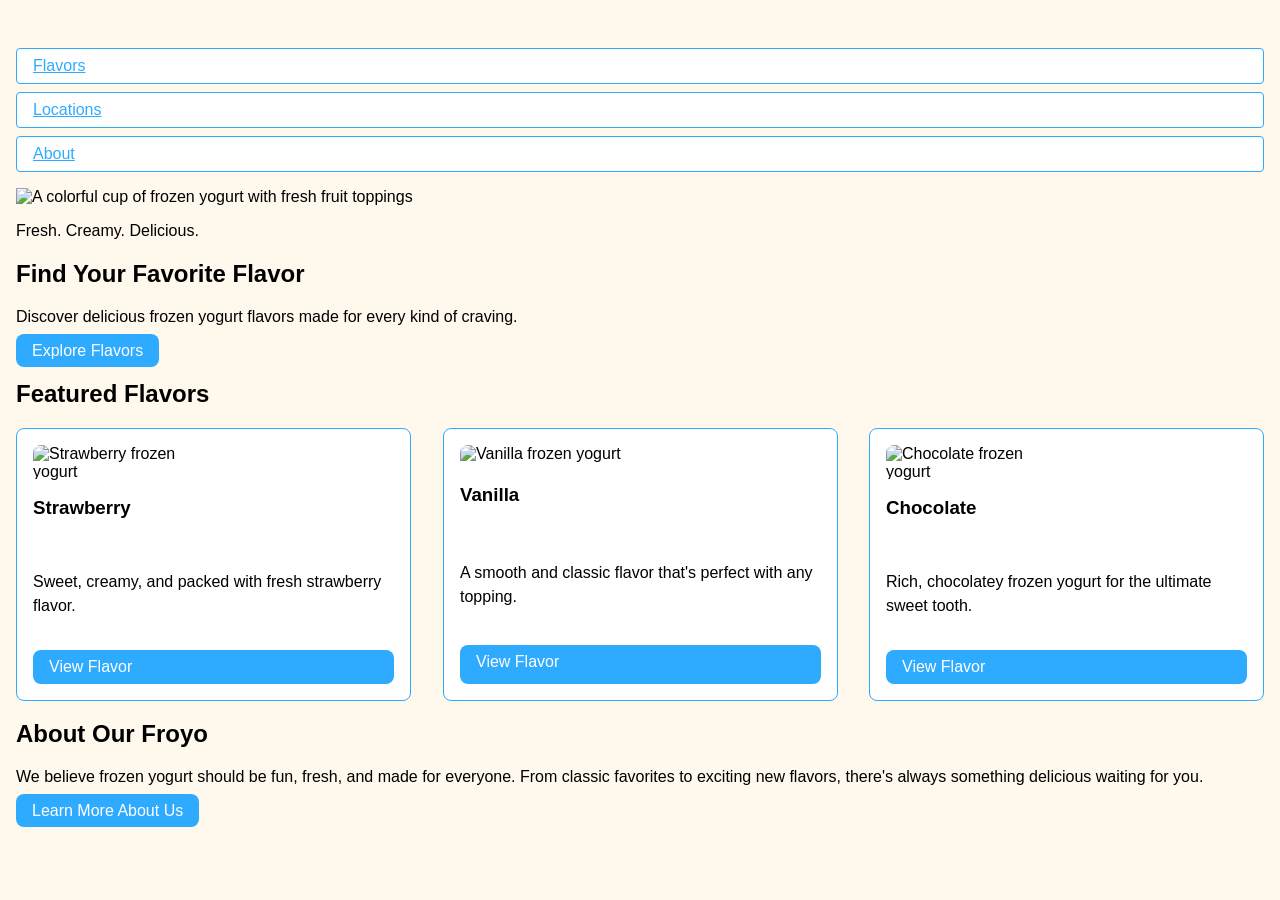
==== index.html @ 12873881 "initial commit" ====
<!DOCTYPE html>
<html lang="en"></html>
<head>
    <meta charset="UTF-8">
    <link rel="stylesheet" href="styles.css">
</head>
<body>
    <header>
        <nav>
            <ul class="nav-list">
                <li><a href="#">Flavors</a></li>
                <li><a href="#">Locations</a></li>
                <li><a href="#">About</a></li>
            </ul>
        </nav>
    </header>
    <main>
        <section class="hero" aria-labelledby="hero-heading">
            <img src="images/hero-froyo.jpg" alt="A colorful cup of frozen yogurt with fresh fruit toppings">
            <div class="hero-content">
                <p>Fresh. Creamy. Delicious.</p>
                <h1 id="hero-heading">Find Your Favorite Flavor</h1>
                <p>
                Discover delicious frozen yogurt flavors made for every kind of craving.
                </p>
                <a href="flavors.html" class="button">Explore Flavors</a>
            </div>


            </section>

            <section class="featured-flavors" aria-labelledby="featured-heading">
            <h2 id="featured-heading">Featured Flavors</h2>

            <div class="card-grid">

                <article class="card flavor-card">
                <img
                    src="images/strawberry.jpg"
                    alt="Strawberry frozen yogurt"
                >
                <h3>Strawberry</h3>
                <p>
                    Sweet, creamy, and packed with fresh strawberry flavor.
                </p>
                <a href="flavors.html#strawberry" class="button">
                    View Flavor
                </a>
                </article>

                <article class="card flavor-card">
                <img
                    src="images/vanilla.jpg"
                    alt="Vanilla frozen yogurt"
                >
                <h3>Vanilla</h3>
                <p>
                    A smooth and classic flavor that's perfect with any topping.
                </p>
                <a href="flavors.html#vanilla" class="button">
                    View Flavor
                </a>
                </article>

                <article class="card flavor-card">
                <img
                    src="images/chocolate.jpg"
                    alt="Chocolate frozen yogurt"
                >
                <h3>Chocolate</h3>
                <p>
                    Rich, chocolatey frozen yogurt for the ultimate sweet tooth.
                </p>
                <a href="flavors.html#chocolate" class="button">
                    View Flavor
                </a>
                </article>

            </div>
            </section>

            <section class="about" aria-labelledby="about-heading">
            <h2 id="about-heading">About Our Froyo</h2>

            <p>
                We believe frozen yogurt should be fun, fresh, and made for everyone.
                From classic favorites to exciting new flavors, there's always
                something delicious waiting for you.
            </p>

            <a href="about.html" class="button">Learn More About Us</a>
            </section>

    </main>
</body>
---- styles.css ----
@layer reset, base, layout, components, utilities, overrides;

@layer reset {
  *,
  *::before,
  *::after {
    box-sizing: border-box;
  }

}

@layer base {
  :root {
    --black: #000;
    --white: #fff;
    --primary: #fff8ec;
    --secondary: #2eabff;
    --tertiary: #05517c;

    --font: Arial, Helvetica, sans-serif;
    --font-size: 1rem;

    --space-1: 0.25rem;
    --space-2: 0.5rem;
    --space-3: 1rem;
    --space-4: 2rem;

    --radius-1: 0.25rem;
    --radius-2: 0.5rem;
    --radius-3: 1rem;

    --focus-color: var(--tertiary);
    --focus-outline: 3px solid var(--focus-color);

    @media (prefers-color-scheme: dark) {
      --primary: #1a1a1a;
      --secondary: #62c2ff;
      --tertiary: #8ed5ff;
      --white: #242424;
      --black: #fff;
    }
  }

  body {
    font-family: var(--font);
    background-color: var(--primary);
    margin: 0;
    padding-block: var(--space-4);
    margin-inline: var(--space-3);
    color: var(--black);
  
    a{
      color: var(--secondary);
    }
    
    a:hover{
      color: var(--tertiary);
    }
  
    a:focus-visible {
      outline: var(--focus-outline);
      outline-offset: 2px;
    }
  
  }

}

@layer layout {
  main {
    .card-grid{
      display: grid;
      grid-template-columns: repeat(auto-fit, minmax(min(100%, 280px), 1fr));
      gap: var(--space-4);
    }
  }
  @media (max-width: 512px) {
    .nav-list {
      display: grid;
      grid-template-columns: 1fr;
    }
  }
}

@layer components {
  .card{
    container-type: inline-size;
    max-width: 400px;
    border: 1px solid var(--secondary);
    border-radius: var(--radius-2);
    padding: var(--space-3);
    background-color: var(--white);
  }

  .flavor-card{
    display: grid;
    gap: var(--space-3);
  }
  
  .flavor-card img{
    width: 100%;
    max-width: 180px;
    height: auto;
    display: block;
    border-radius: var(--radius-2);
  }

  .flavor-card h3{
    margin-top: 0;
  }

  .flavor-card p{
    line-height: 1.5;
  }

  .nav-list{
    list-style: none;
    padding: 0;
    display: flex;
    gap: var(--space-2);
  }

  .nav-list a{
    display: block;
    padding: var(--space-2) var(--space-3);
    border: 1px solid var(--secondary);
    border-radius: var(--radius-1);
    background-color: var(--white);
  }

  .nav-list a:hover, .nav-list a[aria-current="page"]{
    background-color: var(--secondary);
    color: var(--white);
  }

  .interest-form input, .interest-form select{
    margin-bottom: var(--space-2);
    padding: var(--space-2);
    border: 1px solid var(--secondary);
    border-radius: var(--radius-1);
    background-color: var(--white);
    color: var(--black);
  }

  .button{
    background-color: var(--secondary);
    color: var(--white);
    border: none;
    padding: var(--space-2) var(--space-3);
    border-radius: var(--radius-2);
    text-decoration: none;
  }

  .nav-list {
    list-style: none;
    padding: 0;
    display: grid;
    grid-template-columns: repeat(auto-fit, minmax(min(var(--space-4), 100%), fit-content(12rem)));
    gap: var(--space-2);
  }

  @supports(container-type: inline-size) {
    .card {
      container: card / inline-size;
    }
  }
}

@layer utilities {
  .visually-hidden {
    position: absolute;
    inline-size: 1px;
    block-size: 1px;
    overflow: hidden;
    clip: rect(0 0 0 0);
    white-space: nowrap;
    clip-path: inset(50%);
  }

  .text-center {
    text-align: center;
  }

  .mt-2 {
    margin-top: var(--space-2);
  }

  .mb-4 {
    margin-bottom: var(--space-4);
  }
}

@layer overrides {
  #register button{
    background-color: var(--white);
    color: var(--tertiary);
    border: 2px solid var(--tertiary);
    padding: var(--space-2) var(--space-3);
    border-radius: var(--radius-2);
    font-size: var(--font-size);
  }
}

@media print {
  body {
    background-color: var(--white);
    color: var(--black);
  }
  button, .nav-list{
    display: none;
  }
}

@container (min-width: 600px) {
  .flavor-card {
    grid-template-columns: auto 1fr auto;
    align-items: center;
  }
}
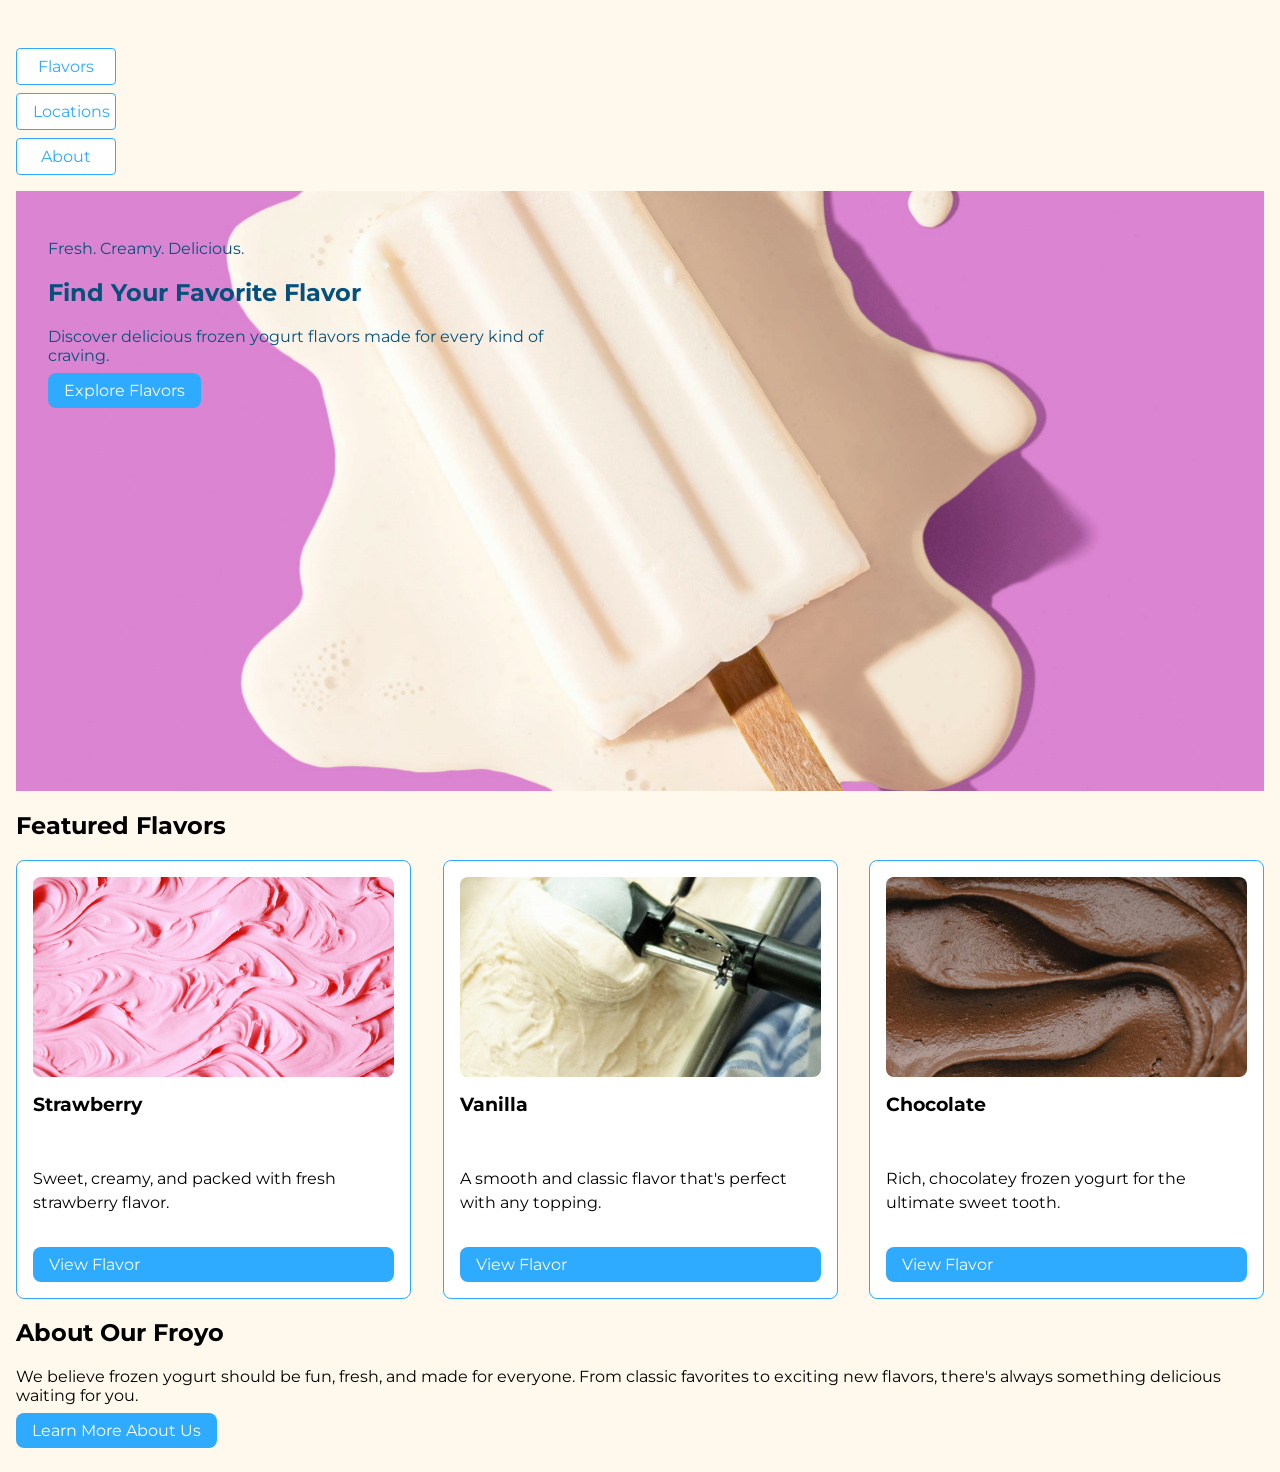
==== commit f6376144: "import assets" ====
--- a/index.html
+++ b/index.html
@@ -1,95 +1,102 @@
 <!DOCTYPE html>
-<html lang="en"></html>
-<head>
-    <meta charset="UTF-8">
-    <link rel="stylesheet" href="styles.css">
-</head>
-<body>
-    <header>
-        <nav>
-            <ul class="nav-list">
-                <li><a href="#">Flavors</a></li>
-                <li><a href="#">Locations</a></li>
-                <li><a href="#">About</a></li>
-            </ul>
-        </nav>
-    </header>
-    <main>
-        <section class="hero" aria-labelledby="hero-heading">
-            <img src="images/hero-froyo.jpg" alt="A colorful cup of frozen yogurt with fresh fruit toppings">
-            <div class="hero-content">
-                <p>Fresh. Creamy. Delicious.</p>
-                <h1 id="hero-heading">Find Your Favorite Flavor</h1>
+<html lang="en">
+    <head>
+        <title>Zoyo Frozen Yogurt</title>
+        <meta charset="UTF-8">
+        <link rel="stylesheet" href="styles.css">
+        
+        <link rel="preconnect" href="https://fonts.googleapis.com">
+        <link rel="preconnect" href="https://fonts.gstatic.com" crossorigin>
+        <link href="https://fonts.googleapis.com/css2?family=Montserrat:ital,wght@0,100..900;1,100..900&display=swap" rel="stylesheet">
+        <!-- Source: Google Fonts, License: SIL Open Font License -->
+    </head>
+    <body>
+        <header>
+            <nav>
+                <ul class="nav-list">
+                    <li><a href="#">Flavors</a></li>
+                    <li><a href="#">Locations</a></li>
+                    <li><a href="#">About</a></li>
+                </ul>
+            </nav>
+        </header>
+        <main>
+            <section class="hero" aria-labelledby="hero-heading">
+                <img src="assets/hero-img.jpg" alt="A decorative image of melting frozen yogurt on a pink background">
+                <!-- Art direction is not needed because the hero image is appropriate for all screen sizes -->
+                <div class="hero-content">
+                    <p>Fresh. Creamy. Delicious.</p>
+                    <h1 id="hero-heading">Find Your Favorite Flavor</h1>
+                    <p>
+                        Discover delicious frozen yogurt flavors made for every kind of craving.
+                    </p>
+                    <a href="flavors.html" class="button">Explore Flavors</a>
+                </div>
+                
+                
+            </section>
+            
+            <section class="featured-flavors" aria-labelledby="featured-heading">
+                <h2 id="featured-heading">Featured Flavors</h2>
+                
+                <div class="card-grid">
+                    
+                    <article class="card flavor-card">
+                        <img
+                        src="assets/strawberry.jpg"
+                        alt="Strawberry frozen yogurt"
+                        >
+                        <h3>Strawberry</h3>
+                        <p>
+                            Sweet, creamy, and packed with fresh strawberry flavor.
+                        </p>
+                        <a href="flavors.html#strawberry" class="button">
+                            View Flavor
+                        </a>
+                    </article>
+                    
+                    <article class="card flavor-card">
+                        <img
+                        src="assets/vanilla.jpg"
+                        alt="Vanilla frozen yogurt"
+                        >
+                        <h3>Vanilla</h3>
+                        <p>
+                            A smooth and classic flavor that's perfect with any topping.
+                        </p>
+                        <a href="flavors.html#vanilla" class="button">
+                            View Flavor
+                        </a>
+                    </article>
+                    
+                    <article class="card flavor-card">
+                        <img
+                        src="assets/chocolate.jpg"
+                        alt="Chocolate frozen yogurt"
+                        >
+                        <h3>Chocolate</h3>
+                        <p>
+                            Rich, chocolatey frozen yogurt for the ultimate sweet tooth.
+                        </p>
+                        <a href="flavors.html#chocolate" class="button">
+                            View Flavor
+                        </a>
+                    </article>
+                    
+                </div>
+            </section>
+            
+            <section class="about" aria-labelledby="about-heading">
+                <h2 id="about-heading">About Our Froyo</h2>
+                
                 <p>
-                Discover delicious frozen yogurt flavors made for every kind of craving.
+                    We believe frozen yogurt should be fun, fresh, and made for everyone.
+                    From classic favorites to exciting new flavors, there's always
+                    something delicious waiting for you.
                 </p>
-                <a href="flavors.html" class="button">Explore Flavors</a>
-            </div>
-
-
+            
+                <a href="about.html" class="button">Learn More About Us</a>
             </section>
-
-            <section class="featured-flavors" aria-labelledby="featured-heading">
-            <h2 id="featured-heading">Featured Flavors</h2>
-
-            <div class="card-grid">
-
-                <article class="card flavor-card">
-                <img
-                    src="images/strawberry.jpg"
-                    alt="Strawberry frozen yogurt"
-                >
-                <h3>Strawberry</h3>
-                <p>
-                    Sweet, creamy, and packed with fresh strawberry flavor.
-                </p>
-                <a href="flavors.html#strawberry" class="button">
-                    View Flavor
-                </a>
-                </article>
-
-                <article class="card flavor-card">
-                <img
-                    src="images/vanilla.jpg"
-                    alt="Vanilla frozen yogurt"
-                >
-                <h3>Vanilla</h3>
-                <p>
-                    A smooth and classic flavor that's perfect with any topping.
-                </p>
-                <a href="flavors.html#vanilla" class="button">
-                    View Flavor
-                </a>
-                </article>
-
-                <article class="card flavor-card">
-                <img
-                    src="images/chocolate.jpg"
-                    alt="Chocolate frozen yogurt"
-                >
-                <h3>Chocolate</h3>
-                <p>
-                    Rich, chocolatey frozen yogurt for the ultimate sweet tooth.
-                </p>
-                <a href="flavors.html#chocolate" class="button">
-                    View Flavor
-                </a>
-                </article>
-
-            </div>
-            </section>
-
-            <section class="about" aria-labelledby="about-heading">
-            <h2 id="about-heading">About Our Froyo</h2>
-
-            <p>
-                We believe frozen yogurt should be fun, fresh, and made for everyone.
-                From classic favorites to exciting new flavors, there's always
-                something delicious waiting for you.
-            </p>
-
-            <a href="about.html" class="button">Learn More About Us</a>
-            </section>
-
-    </main>
-</body>
+        </main>
+    </body>
+</html>    
--- a/styles.css
+++ b/styles.css
@@ -17,7 +17,7 @@
     --secondary: #2eabff;
     --tertiary: #05517c;
 
-    --font: Arial, Helvetica, sans-serif;
+    --font: "Montserrat", Arial, Helvetica, sans-serif;
     --font-size: 1rem;
 
     --space-1: 0.25rem;
@@ -67,6 +67,9 @@
 }
 
 @layer layout {
+  header a {
+    text-decoration: none;
+  }
   main {
     .card-grid{
       display: grid;
@@ -74,6 +77,29 @@
       gap: var(--space-4);
     }
   }
+
+  .hero{
+    position: relative;
+    min-height: 600px;
+    overflow: hidden;
+    color: #05517c;
+  }
+
+  .hero img{
+    position: absolute;
+    inset: 0;
+    width: 100%;
+    height: 100%;
+    object-fit: cover;
+    z-index: -1;
+  }
+
+  .hero-content{
+    position: relative;
+    padding: var(--space-4);
+    max-width: 600px;
+  }
+
   @media (max-width: 512px) {
     .nav-list {
       display: grid;
@@ -99,7 +125,8 @@
   
   .flavor-card img{
     width: 100%;
-    max-width: 180px;
+    max-height: 200px;
+    object-fit: cover;
     height: auto;
     display: block;
     border-radius: var(--radius-2);
@@ -108,7 +135,7 @@
   .flavor-card h3{
     margin-top: 0;
   }
-
+  
   .flavor-card p{
     line-height: 1.5;
   }
@@ -126,6 +153,8 @@
     border: 1px solid var(--secondary);
     border-radius: var(--radius-1);
     background-color: var(--white);
+    width: 100px;
+    text-align: center;
   }
 
   .nav-list a:hover, .nav-list a[aria-current="page"]{
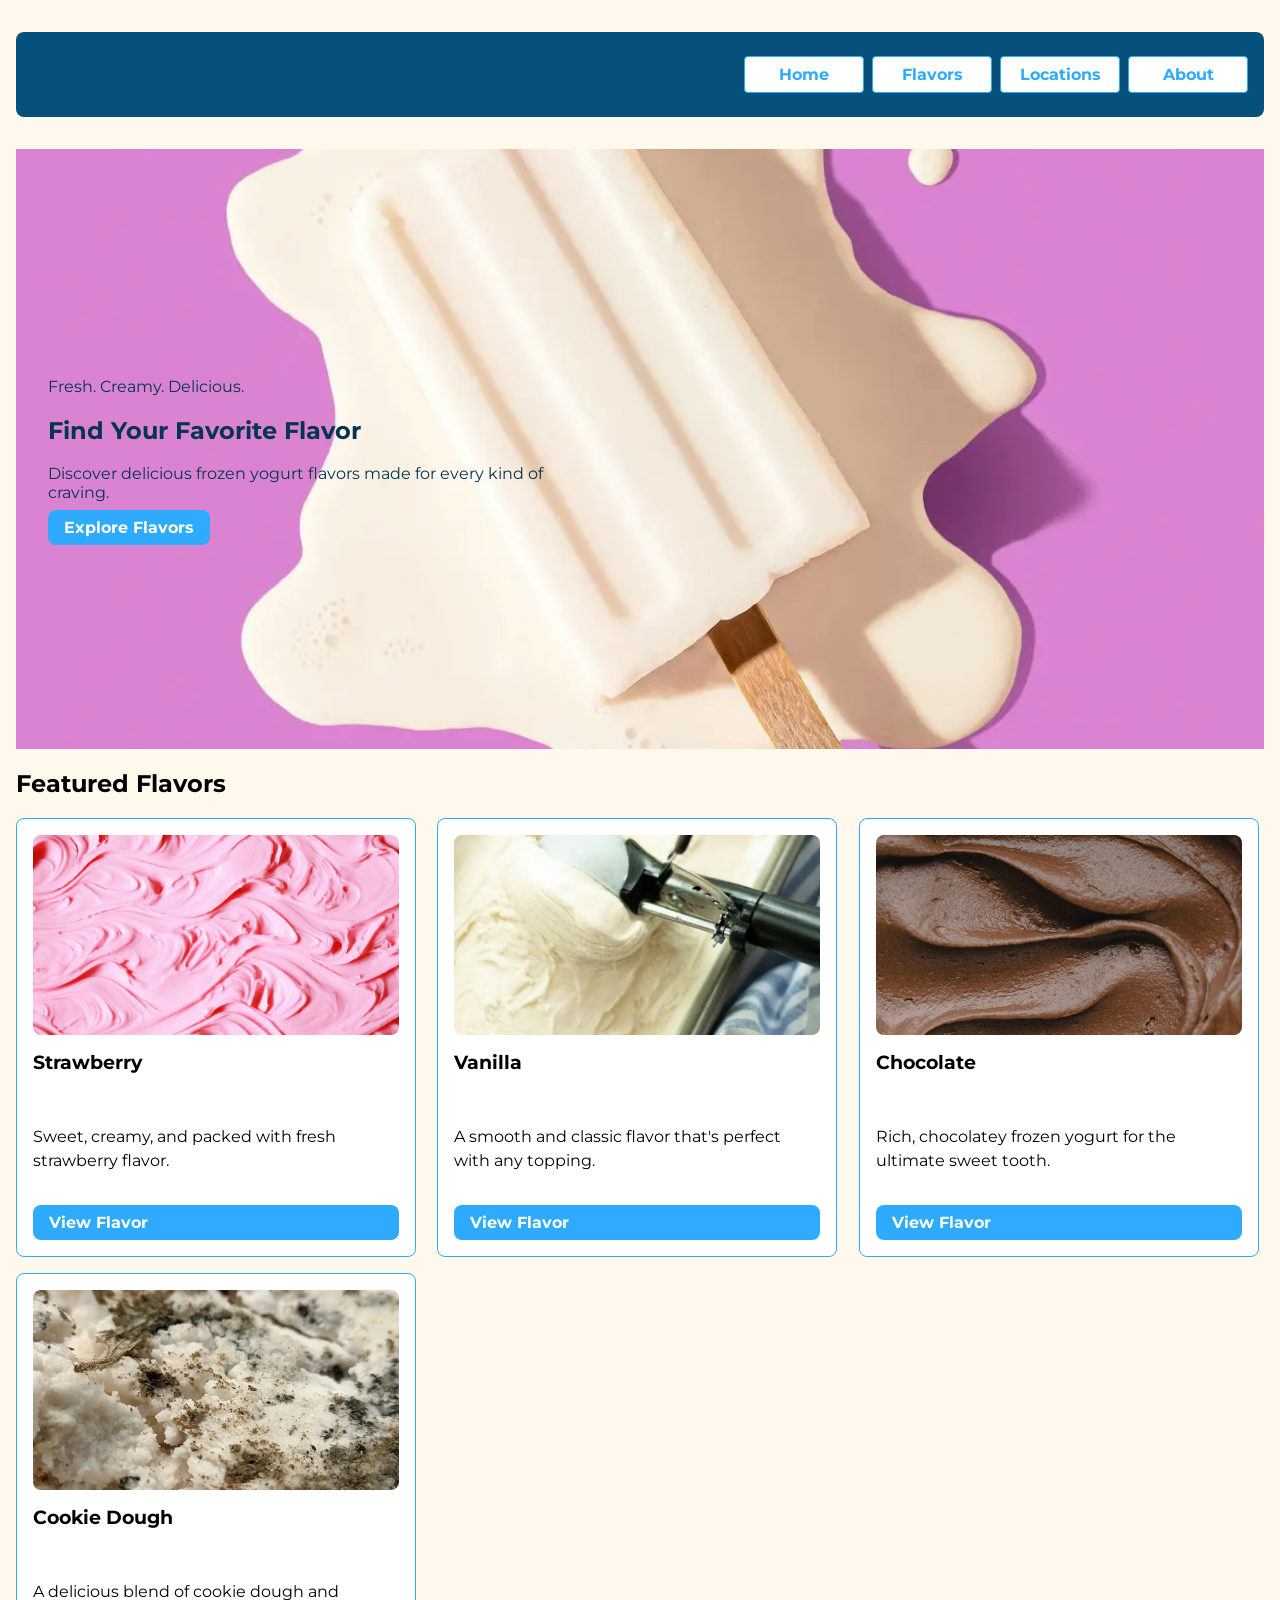
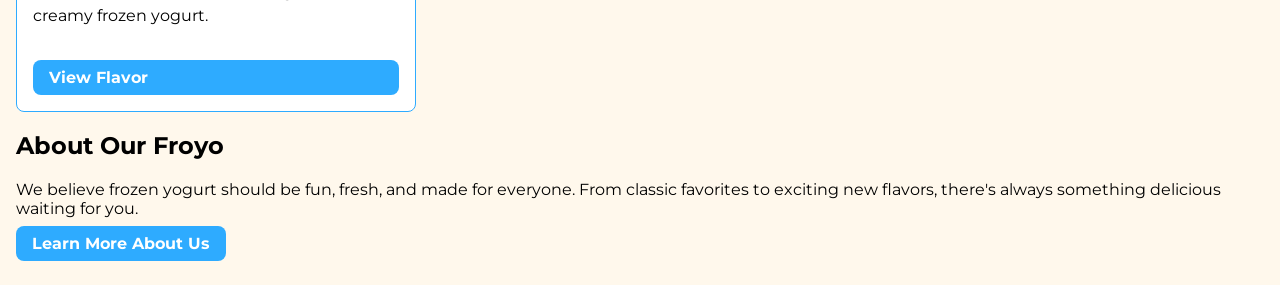
==== commit 32177c61: "Pages added, accessibility updates" ====
--- a/index.html
+++ b/index.html
@@ -1,9 +1,16 @@
 <!DOCTYPE html>
 <html lang="en">
     <head>
-        <title>Zoyo Frozen Yogurt</title>
+        <title>Frozen Yogurt</title>
         <meta charset="UTF-8">
+        <meta property="og:title" content="Frozen Yogurt">
+        <meta property="og:description" content="Discover delicious frozen yogurt flavors made for every you.">
+        <meta property="og:image" content="assets/hero-img.jpg">
+        <meta property="og:url" content="https://zjwebbasu.github.io/capstone/">
+        <meta property="og:type" content="website">
+
         <link rel="stylesheet" href="styles.css">
+        <link rel="canonical" href="https://www.example.com">
         
         <link rel="preconnect" href="https://fonts.googleapis.com">
         <link rel="preconnect" href="https://fonts.gstatic.com" crossorigin>
@@ -14,15 +21,16 @@
         <header>
             <nav>
                 <ul class="nav-list">
-                    <li><a href="#">Flavors</a></li>
-                    <li><a href="#">Locations</a></li>
-                    <li><a href="#">About</a></li>
+                    <li><a href="index.html">Home</a></li>
+                    <li><a href="flavors.html">Flavors</a></li>
+                    <li><a href="locations.html">Locations</a></li>
+                    <li><a href="about.html">About</a></li>
                 </ul>
             </nav>
         </header>
         <main>
             <section class="hero" aria-labelledby="hero-heading">
-                <img src="assets/hero-img.jpg" alt="A decorative image of melting frozen yogurt on a pink background">
+                <img src="assets/hero-img.webp" alt="A decorative image of melting frozen yogurt on a pink background">
                 <!-- Art direction is not needed because the hero image is appropriate for all screen sizes -->
                 <div class="hero-content">
                     <p>Fresh. Creamy. Delicious.</p>
@@ -32,69 +40,70 @@
                     </p>
                     <a href="flavors.html" class="button">Explore Flavors</a>
                 </div>
-                
-                
             </section>
-            
             <section class="featured-flavors" aria-labelledby="featured-heading">
                 <h2 id="featured-heading">Featured Flavors</h2>
-                
                 <div class="card-grid">
-                    
                     <article class="card flavor-card">
                         <img
-                        src="assets/strawberry.jpg"
+                        src="assets/strawberry.webp"
                         alt="Strawberry frozen yogurt"
                         >
                         <h3>Strawberry</h3>
                         <p>
                             Sweet, creamy, and packed with fresh strawberry flavor.
                         </p>
-                        <a href="flavors.html#strawberry" class="button">
+                        <a href="#" class="button">
                             View Flavor
                         </a>
                     </article>
-                    
                     <article class="card flavor-card">
                         <img
-                        src="assets/vanilla.jpg"
+                        src="assets/vanilla.webp"
                         alt="Vanilla frozen yogurt"
                         >
                         <h3>Vanilla</h3>
                         <p>
                             A smooth and classic flavor that's perfect with any topping.
                         </p>
-                        <a href="flavors.html#vanilla" class="button">
+                        <a href="#" class="button">
                             View Flavor
                         </a>
                     </article>
-                    
                     <article class="card flavor-card">
                         <img
-                        src="assets/chocolate.jpg"
+                        src="assets/chocolate.webp"
                         alt="Chocolate frozen yogurt"
                         >
                         <h3>Chocolate</h3>
                         <p>
                             Rich, chocolatey frozen yogurt for the ultimate sweet tooth.
                         </p>
-                        <a href="flavors.html#chocolate" class="button">
+                        <a href="#" class="button">
                             View Flavor
                         </a>
                     </article>
-                    
+                    <article class="card flavor-card">
+                        <img
+                        src="assets/cookie-dough.webp"
+                        alt="Cookie Dough frozen yogurt"
+                        >
+                        <h3>Cookie Dough</h3>
+                        <p>
+                            A delicious blend of cookie dough and creamy frozen yogurt.
+                        </p>
+                        <a href="#" class="button">
+                            View Flavor
+                        </a>
                 </div>
             </section>
-            
             <section class="about" aria-labelledby="about-heading">
                 <h2 id="about-heading">About Our Froyo</h2>
-                
                 <p>
                     We believe frozen yogurt should be fun, fresh, and made for everyone.
                     From classic favorites to exciting new flavors, there's always
                     something delicious waiting for you.
                 </p>
-            
                 <a href="about.html" class="button">Learn More About Us</a>
             </section>
         </main>
--- a/styles.css
+++ b/styles.css
@@ -48,9 +48,17 @@
     padding-block: var(--space-4);
     margin-inline: var(--space-3);
     color: var(--black);
+
+    header{
+      margin-bottom: var(--space-4);
+      background-color: var(--tertiary);
+      padding: var(--space-2) var(--space-3);
+      border-radius: var(--radius-2);
+    }
   
     a{
       color: var(--secondary);
+      font-weight: bold;
     }
     
     a:hover{
@@ -70,11 +78,12 @@
   header a {
     text-decoration: none;
   }
+  
   main {
     .card-grid{
       display: grid;
-      grid-template-columns: repeat(auto-fit, minmax(min(100%, 280px), 1fr));
-      gap: var(--space-4);
+      grid-template-columns: repeat(auto-fit, minmax(min(100%, 320px), 1fr));
+      gap: var(--space-3);
     }
   }
 
@@ -82,7 +91,9 @@
     position: relative;
     min-height: 600px;
     overflow: hidden;
-    color: #05517c;
+    color: #043450;
+    display: flex;
+    align-items: center;
   }
 
   .hero img{
@@ -100,6 +111,22 @@
     max-width: 600px;
   }
 
+
+  .location-card h2{
+    margin-top: 0;
+  }
+
+  @media(max-width: 768px){
+    .hero{
+      min-height: 400px;
+    }
+
+    .hero-content{
+      padding: var(--space-3);
+      max-width: 500px;
+    }
+  }
+
   @media (max-width: 512px) {
     .nav-list {
       display: grid;
@@ -144,6 +171,7 @@
     list-style: none;
     padding: 0;
     display: flex;
+    justify-content: end;
     gap: var(--space-2);
   }
 
@@ -153,7 +181,7 @@
     border: 1px solid var(--secondary);
     border-radius: var(--radius-1);
     background-color: var(--white);
-    width: 100px;
+    width: 120px;
     text-align: center;
   }
 
@@ -183,9 +211,12 @@
   .nav-list {
     list-style: none;
     padding: 0;
-    display: grid;
-    grid-template-columns: repeat(auto-fit, minmax(min(var(--space-4), 100%), fit-content(12rem)));
     gap: var(--space-2);
+  }
+
+  .locations h3 {
+    color: var(--secondary);
+    font-size: 1.75rem;
   }
 
   @supports(container-type: inline-size) {
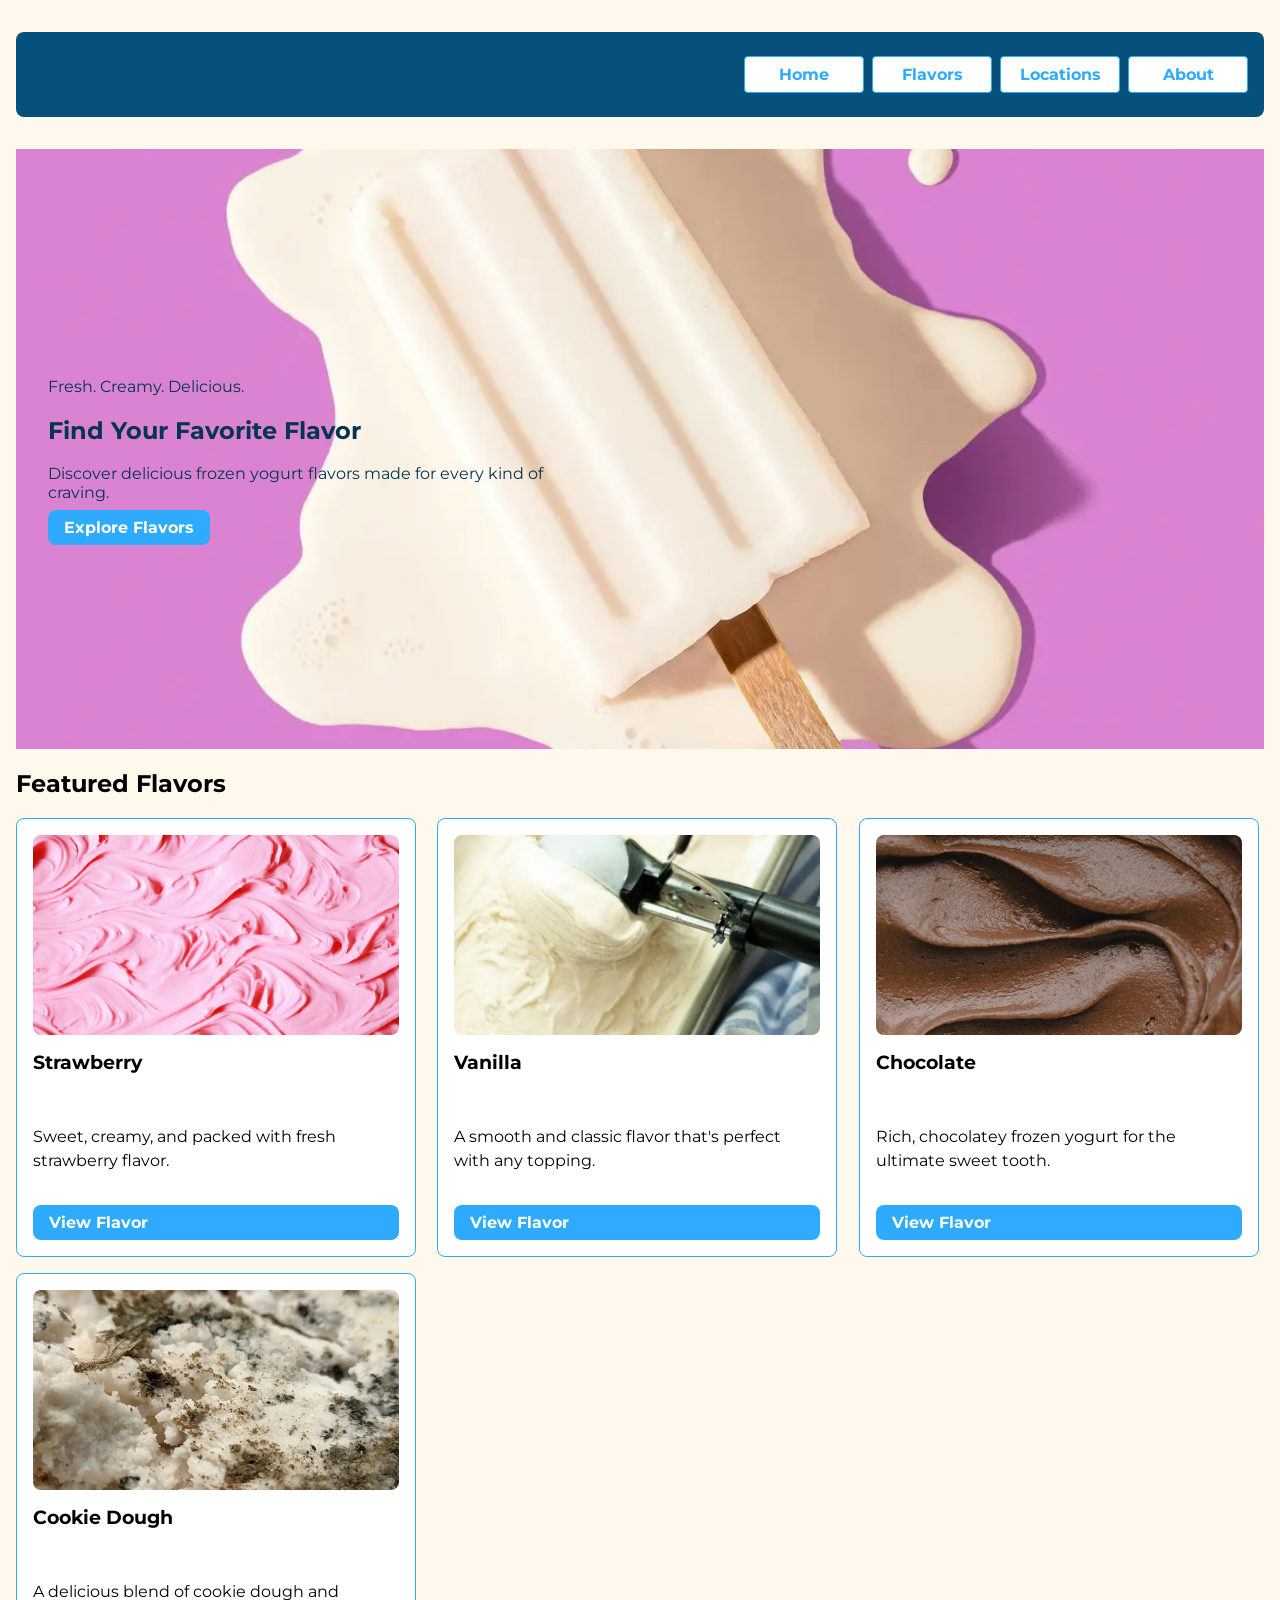
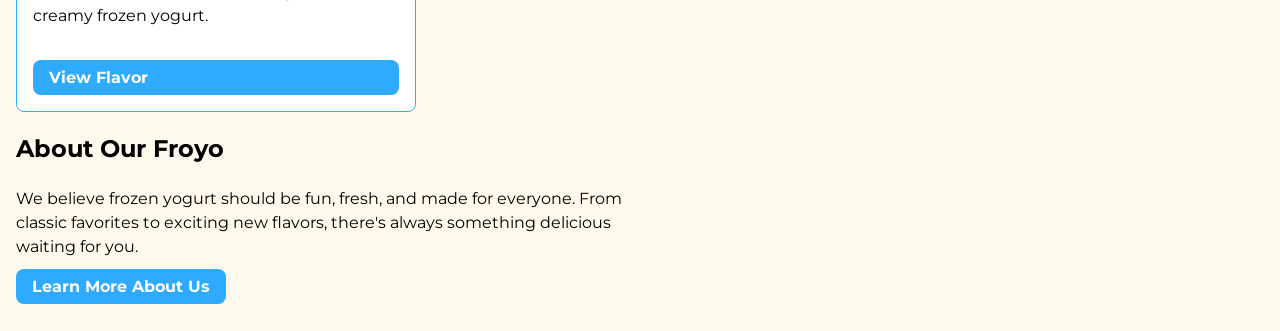
==== commit 15c90bdf: "Information update" ====
--- a/index.html
+++ b/index.html
@@ -97,7 +97,7 @@
                         </a>
                 </div>
             </section>
-            <section class="about" aria-labelledby="about-heading">
+            <section class="about-section" aria-labelledby="about-heading">
                 <h2 id="about-heading">About Our Froyo</h2>
                 <p>
                     We believe frozen yogurt should be fun, fresh, and made for everyone.
--- a/styles.css
+++ b/styles.css
@@ -111,6 +111,25 @@
     max-width: 600px;
   }
 
+  .about{
+    width: 40%;
+    margin: auto; 
+  }
+
+  .about-section{
+    width: 50%;
+    line-height: 1.5;
+  }
+
+  .about img{
+    width: 75%;
+    max-width: 600px;
+    height: auto;
+    display: block;
+    border: 4px solid var(--secondary);
+    border-radius: var(--radius-2);
+    margin: var(--space-3);
+  }
 
   .location-card h2{
     margin-top: 0;
